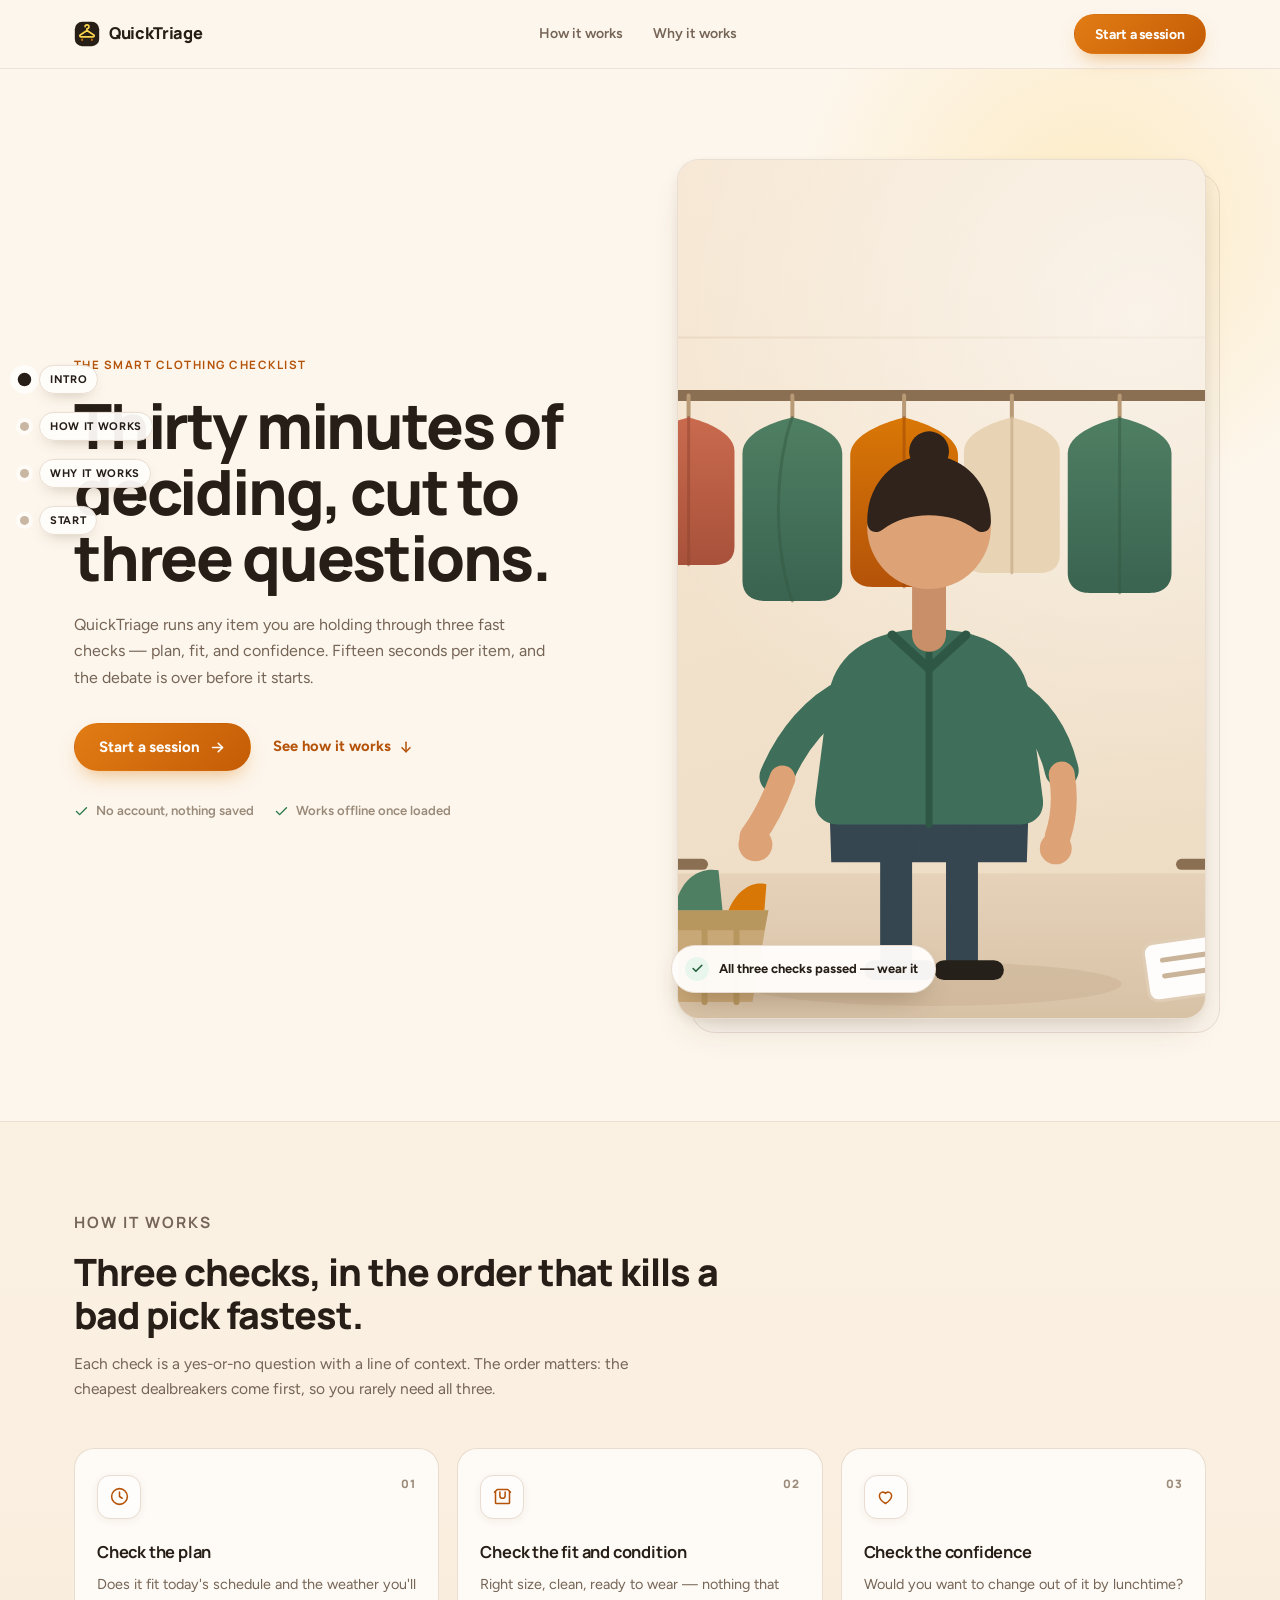
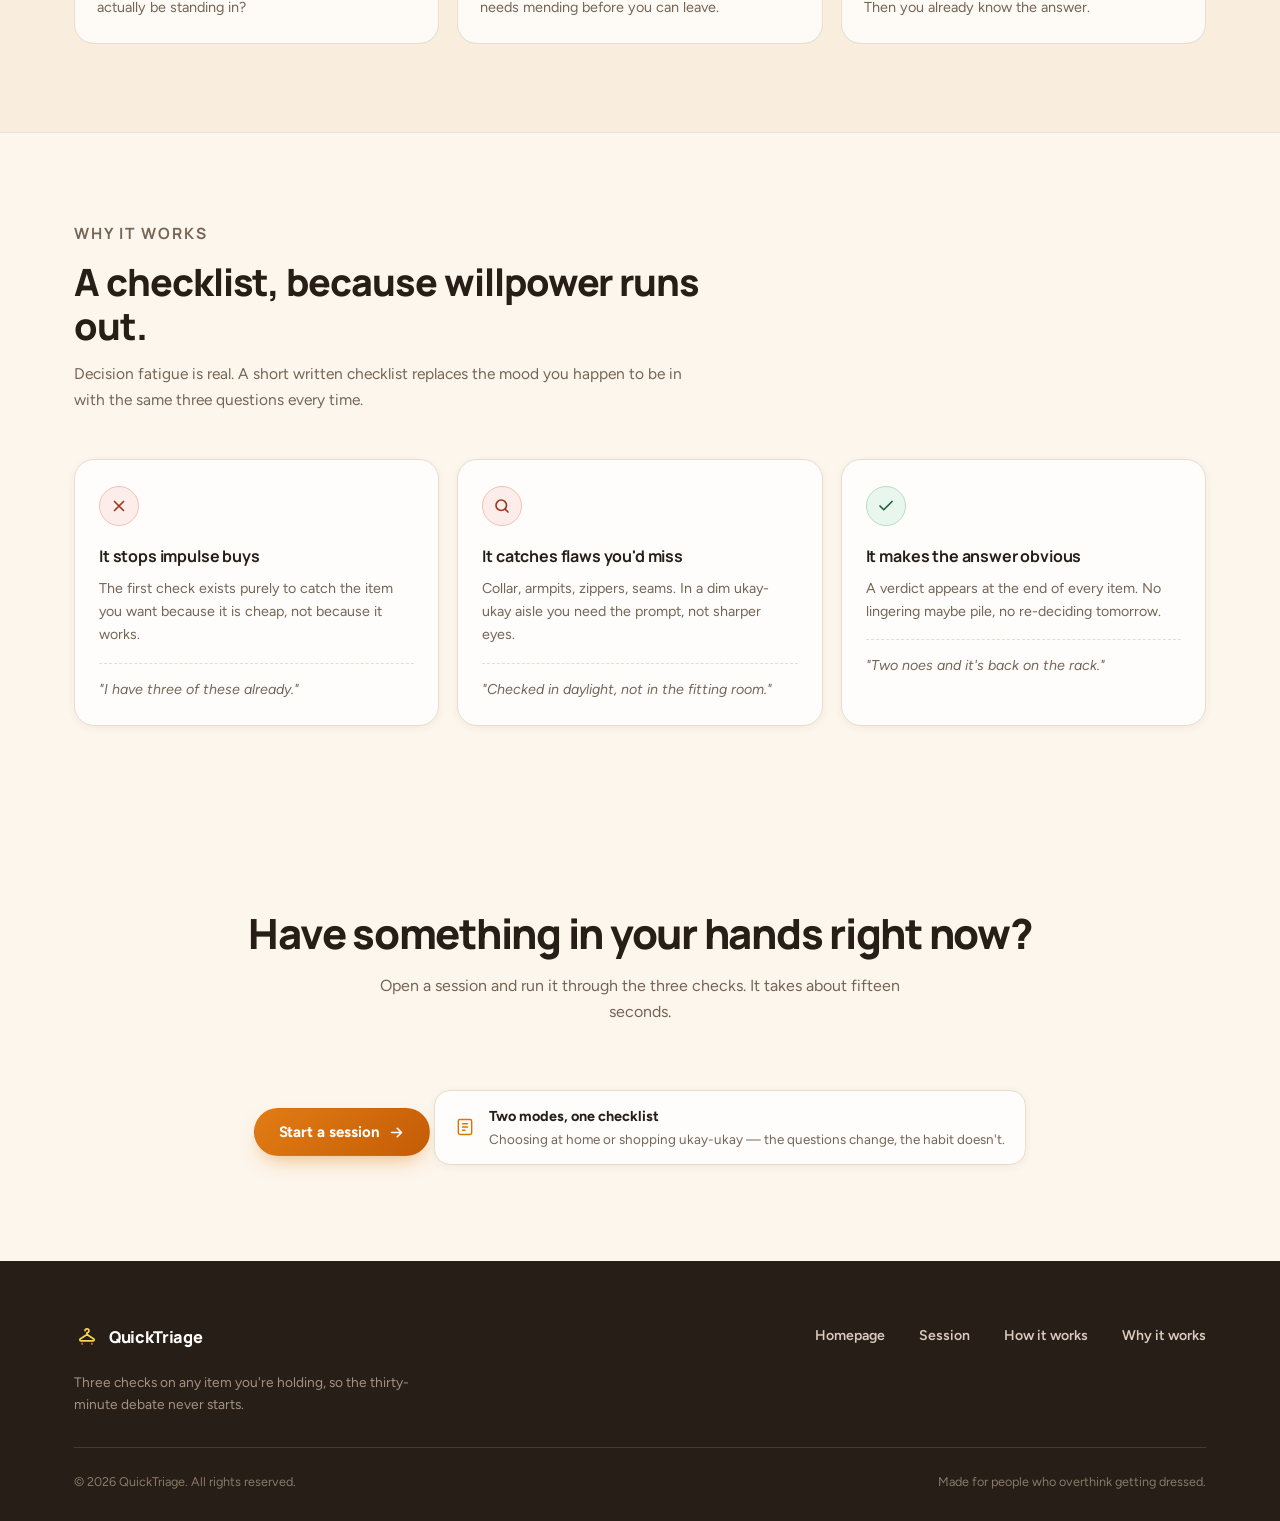
==== index.html @ fe2cacc5 "Add files via upload" ====
<!DOCTYPE html>
<html lang="en">
<head>
  <meta charset="UTF-8">
  <meta name="viewport" content="width=device-width, initial-scale=1">
  <title>QuickTriage — Thirty minutes of deciding, cut to three questions</title>
  <meta name="description" content="QuickTriage runs any clothing item through three quick checks — plan, fit, and confidence — so you stop debating and start deciding. Built for choosing at home and shopping ukay-ukay.">
  <meta name="theme-color" content="#fdf6ec">

  <!-- Open Graph / social preview (edit these when you deploy) -->
  <meta property="og:title" content="QuickTriage — Three checks. One clear decision.">
  <meta property="og:description" content="Stop the thirty-minute wardrobe debate. Three quick checks on any item you're holding.">
  <meta property="og:type" content="website">

  <link rel="preconnect" href="https://fonts.googleapis.com">
  <link rel="preconnect" href="https://fonts.gstatic.com" crossorigin>
  <link href="https://fonts.googleapis.com/css2?family=Figtree:wght@400;600;700&family=Manrope:wght@700;800&display=swap" rel="stylesheet">

  <link rel="stylesheet" href="assets/css/styles.css">
  <link rel="stylesheet" href="assets/css/home.css">
</head>
<body class="qt-home">

  <a class="qt-skip-link" href="#main">Skip to content</a>

  <!-- ================= HEADER ================= -->
  <header class="qt-header">
    <div class="qt-container qt-header-inner">
      <a class="qt-logo" href="index.html" aria-label="QuickTriage home">
        <!-- Logo mark: a hanger inside a rounded square -->
        <svg viewBox="0 0 32 32" role="img" aria-hidden="true" focusable="false">
          <rect x="1" y="1" width="30" height="30" rx="9" fill="#261e17"/>
          <path d="M16 9.5a2.4 2.4 0 1 0-2.4-2.4" fill="none" stroke="#fcd34d" stroke-width="2" stroke-linecap="round"/>
          <path d="M16 9.5v2.2" fill="none" stroke="#fcd34d" stroke-width="2" stroke-linecap="round"/>
          <path d="M16 11.7 7.6 17.2c-1 .7-.5 2.3.7 2.3h15.4c1.2 0 1.7-1.6.7-2.3L16 11.7Z"
                fill="none" stroke="#fcd34d" stroke-width="2" stroke-linejoin="round"/>
          <path d="M10 22.5v1.2M22 22.5v1.2" fill="none" stroke="#d97706" stroke-width="2" stroke-linecap="round"/>
        </svg>
        <span>QuickTriage</span>
      </a>

      <nav class="qt-nav" aria-label="Main">
        <a href="#how-it-works">How it works</a>
        <a href="#why-it-works">Why it works</a>
      </nav>

      <a class="qt-btn qt-btn--primary qt-btn--sm" href="session.html">Start a session</a>
    </div>
  </header>

  <main id="main">

    <!-- ================= HERO ================= -->
    <section class="qt-hero" id="intro">
      <div class="qt-container qt-hero-grid">

        <div class="qt-hero-copy">
          <p class="qt-kicker">The smart clothing checklist</p>
          <h1>Thirty minutes of deciding, cut to three questions.</h1>
          <p class="qt-hero-lede">
            QuickTriage runs any item you are holding through three fast checks — plan, fit,
            and confidence. Fifteen seconds per item, and the debate is over before it starts.
          </p>

          <div class="qt-hero-actions">
            <a class="qt-btn qt-btn--primary" href="session.html">
              Start a session
              <svg class="qt-icon" viewBox="0 0 24 24" aria-hidden="true" focusable="false"><path d="M5 12h14"/><path d="m13 6 6 6-6 6"/></svg>
            </a>
            <a class="qt-textlink" href="#how-it-works">
              See how it works
              <svg class="qt-icon" viewBox="0 0 24 24" aria-hidden="true" focusable="false"><path d="M12 5v14"/><path d="m6 13 6 6 6-6"/></svg>
            </a>
          </div>

          <ul class="qt-hero-meta">
            <li>
              <svg class="qt-icon" viewBox="0 0 24 24" aria-hidden="true" focusable="false"><path d="M20 6 9 17l-5-5"/></svg>
              No account, nothing saved
            </li>
            <li>
              <svg class="qt-icon" viewBox="0 0 24 24" aria-hidden="true" focusable="false"><path d="M20 6 9 17l-5-5"/></svg>
              Works offline once loaded
            </li>
          </ul>
        </div>

        <figure class="qt-hero-figure">
          <!--
            HERO PHOTO
            Replace this src with your own image, e.g.:
              <img src="assets/img/ukay-ukay.jpg" alt="..." width="900" height="990">
            Keep the aspect ratio close to 900:860 or the frame will crop oddly.
          -->
          <img class="qt-hero-img"
               src="assets/img/hero-placeholder.svg"
               alt="Illustration placeholder: a person browsing a rack of secondhand clothes"
               width="900" height="860" decoding="async">

          <span class="qt-hero-chip">
            <span class="qt-chip-dot">
              <svg class="qt-icon" viewBox="0 0 24 24" aria-hidden="true" focusable="false"><path d="M20 6 9 17l-5-5"/></svg>
            </span>
            All three checks passed — wear it
          </span>
        </figure>

      </div>
    </section>

    <!-- ================= HOW IT WORKS ================= -->
    <section class="qt-band qt-band--sand" id="how-it-works">
      <div class="qt-container">
        <div class="qt-section-head">
          <p class="qt-kicker">How it works</p>
          <h2>Three checks, in the order that kills a bad pick fastest.</h2>
          <p>
            Each check is a yes-or-no question with a line of context. The order matters:
            the cheapest dealbreakers come first, so you rarely need all three.
          </p>
        </div>

        <div class="qt-steps">

          <article class="qt-step">
            <span class="qt-step-num">01</span>
            <span class="qt-step-icon">
              <svg class="qt-icon" viewBox="0 0 24 24" aria-hidden="true" focusable="false">
                <circle cx="12" cy="12" r="9"/>
                <path d="M12 7v5l3 2"/>
              </svg>
            </span>
            <h3>Check the plan</h3>
            <p>Does it fit today's schedule and the weather you'll actually be standing in?</p>
          </article>

          <article class="qt-step">
            <span class="qt-step-num">02</span>
            <span class="qt-step-icon">
              <svg class="qt-icon" viewBox="0 0 24 24" aria-hidden="true" focusable="false">
                <path d="M3 7l3-3h12l3 3"/>
                <path d="M4 7v12a1 1 0 0 0 1 1h14a1 1 0 0 0 1-1V7"/>
                <path d="M9 7v4a3 3 0 0 0 6 0V7"/>
              </svg>
            </span>
            <h3>Check the fit and condition</h3>
            <p>Right size, clean, ready to wear — nothing that needs mending before you can leave.</p>
          </article>

          <article class="qt-step">
            <span class="qt-step-num">03</span>
            <span class="qt-step-icon">
              <svg class="qt-icon" viewBox="0 0 24 24" aria-hidden="true" focusable="false">
                <path d="M12 20s-7-4.35-7-9a4 4 0 0 1 7-2.6A4 4 0 0 1 19 11c0 4.65-7 9-7 9Z"/>
              </svg>
            </span>
            <h3>Check the confidence</h3>
            <p>Would you want to change out of it by lunchtime? Then you already know the answer.</p>
          </article>

        </div>
      </div>
    </section>

    <!-- ================= WHY IT WORKS ================= -->
    <section class="qt-band" id="why-it-works">
      <div class="qt-container">
        <div class="qt-section-head">
          <p class="qt-kicker">Why it works</p>
          <h2>A checklist, because willpower runs out.</h2>
          <p>
            Decision fatigue is real. A short written checklist replaces the mood you happen to be in
            with the same three questions every time.
          </p>
        </div>

        <div class="qt-checklist">

          <article class="qt-check-card">
            <span class="qt-check-icon">
              <svg class="qt-icon" viewBox="0 0 24 24" aria-hidden="true" focusable="false"><path d="M18 6 6 18"/><path d="m6 6 12 12"/></svg>
            </span>
            <h3>It stops impulse buys</h3>
            <p>The first check exists purely to catch the item you want because it is cheap, not because it works.</p>
            <p class="qt-check-quote">"I have three of these already."</p>
          </article>

          <article class="qt-check-card">
            <span class="qt-check-icon">
              <svg class="qt-icon" viewBox="0 0 24 24" aria-hidden="true" focusable="false"><circle cx="11" cy="11" r="7"/><path d="m20 20-3.5-3.5"/></svg>
            </span>
            <h3>It catches flaws you'd miss</h3>
            <p>Collar, armpits, zippers, seams. In a dim ukay-ukay aisle you need the prompt, not sharper eyes.</p>
            <p class="qt-check-quote">"Checked in daylight, not in the fitting room."</p>
          </article>

          <article class="qt-check-card">
            <span class="qt-check-icon qt-check-icon--pass">
              <svg class="qt-icon" viewBox="0 0 24 24" aria-hidden="true" focusable="false"><path d="M20 6 9 17l-5-5"/></svg>
            </span>
            <h3>It makes the answer obvious</h3>
            <p>A verdict appears at the end of every item. No lingering maybe pile, no re-deciding tomorrow.</p>
            <p class="qt-check-quote">"Two noes and it's back on the rack."</p>
          </article>

        </div>
      </div>
    </section>

    <!-- ================= CLOSING CTA ================= -->
    <section class="qt-cta" id="start-a-session">
      <div class="qt-container">
        <h2>Have something in your hands right now?</h2>
        <p>Open a session and run it through the three checks. It takes about fifteen seconds.</p>
        <a class="qt-btn qt-btn--primary" href="session.html">
          Start a session
          <svg class="qt-icon" viewBox="0 0 24 24" aria-hidden="true" focusable="false"><path d="M5 12h14"/><path d="m13 6 6 6-6 6"/></svg>
        </a>

        <div class="qt-cta-app">
          <svg class="qt-icon" viewBox="0 0 24 24" aria-hidden="true" focusable="false">
            <rect x="4" y="3" width="16" height="18" rx="2"/>
            <path d="M9 8h6M9 12h6M9 16h3"/>
          </svg>
          <span>
            <strong>Two modes, one checklist</strong>
            Choosing at home or shopping ukay-ukay — the questions change, the habit doesn't.
          </span>
        </div>
      </div>
    </section>

  </main>

  <!-- ================= FOOTER ================= -->
  <footer class="qt-footer">
    <div class="qt-container">
      <div class="qt-footer-top">
        <div>
          <a class="qt-logo" href="index.html" aria-label="QuickTriage home">
            <svg viewBox="0 0 32 32" role="img" aria-hidden="true" focusable="false">
              <rect x="1" y="1" width="30" height="30" rx="9" fill="#261e17"/>
              <path d="M16 9.5a2.4 2.4 0 1 0-2.4-2.4" fill="none" stroke="#fcd34d" stroke-width="2" stroke-linecap="round"/>
              <path d="M16 9.5v2.2" fill="none" stroke="#fcd34d" stroke-width="2" stroke-linecap="round"/>
              <path d="M16 11.7 7.6 17.2c-1 .7-.5 2.3.7 2.3h15.4c1.2 0 1.7-1.6.7-2.3L16 11.7Z"
                    fill="none" stroke="#fcd34d" stroke-width="2" stroke-linejoin="round"/>
              <path d="M10 22.5v1.2M22 22.5v1.2" fill="none" stroke="#d97706" stroke-width="2" stroke-linecap="round"/>
            </svg>
            <span>QuickTriage</span>
          </a>
          <p class="qt-footer-blurb">
            Three checks on any item you're holding, so the thirty-minute debate never starts.
          </p>
        </div>

        <nav class="qt-footer-links" aria-label="Footer">
          <a href="index.html">Homepage</a>
          <a href="session.html">Session</a>
          <a href="#how-it-works">How it works</a>
          <a href="#why-it-works">Why it works</a>
        </nav>
      </div>

      <div class="qt-footer-bottom">
        <span>&copy; <span id="qt-year">2026</span> QuickTriage. All rights reserved.</span>
        <span>Made for people who overthink getting dressed.</span>
      </div>
    </div>
  </footer>

  <!-- Section rail (desktop). Populated by home.js from the list below. -->
  <nav id="qt-rail" aria-label="Section navigation"></nav>

  <script src="assets/js/home.js"></script>
</body>
</html>
---- assets/css/styles.css ----
/* ==========================================================================
   QuickTriage — shared stylesheet
   Used by index.html (home page) and session.html (the triage app).
   Load order: styles.css, then home.css or session.css.
   ========================================================================== */

:root {
  /* Brand palette — pulled from the QuickTriage session app */
  --qt-primary: #d97706;
  --qt-primary-strong: #b45309;
  --qt-primary-deep: #8c3b06;
  --qt-primary-soft: #fef3c7;
  --qt-primary-border: #fcd34d;

  --qt-success: #2b7a4b;
  --qt-success-strong: #21613b;
  --qt-success-soft: #e9f6ee;

  --qt-danger: #c6472c;
  --qt-danger-strong: #9e3a22;
  --qt-danger-soft: #fdedea;

  /* Neutrals / surfaces */
  --qt-text: #261e17;
  --qt-muted: #756556;
  --qt-faint: #9a8a79;
  --qt-line: #e8dcd0;
  --qt-surface: #fffdfb;
  --qt-surface-2: #faf3ea;
  --qt-surface-hover: #f3e7d8;
  --qt-cream: #fdf6ec;

  /* Shape & motion */
  --qt-radius-lg: 26px;
  --qt-radius-md: 16px;
  --qt-radius-sm: 14px;
  --qt-ease: cubic-bezier(0.22, 0.8, 0.3, 1);
  --qt-shadow: 0 18px 36px -14px rgba(74, 48, 24, 0.18), 0 4px 12px rgba(74, 48, 24, 0.06);
  --qt-shadow-sm: 0 2px 8px rgba(74, 48, 24, 0.06);

  /* Type */
  --qt-font-body: "Figtree", ui-sans-serif, -apple-system, BlinkMacSystemFont, "Segoe UI", Roboto, "Helvetica Neue", Arial, sans-serif;
  --qt-font-head: "Manrope", "Figtree", ui-sans-serif, -apple-system, BlinkMacSystemFont, "Segoe UI", Roboto, Arial, sans-serif;

  /* Layout */
  --qt-max: 1180px;
  --qt-gutter: 24px;
}

/* ---------- Reset ---------- */
*,
*::before,
*::after { box-sizing: border-box; }

html { scroll-behavior: smooth; }

body {
  margin: 0;
  font-family: var(--qt-font-body);
  color: var(--qt-text);
  -webkit-font-smoothing: antialiased;
  -moz-osx-font-smoothing: grayscale;
  font-synthesis: none;
}

img,
svg { display: block; max-width: 100%; }

h1, h2, h3, h4, p, ul, li, figure { margin: 0; padding: 0; }

ul { list-style: none; }

a { color: inherit; text-decoration: none; }

button { font: inherit; color: inherit; }

/* Consistent, visible focus for keyboard users everywhere */
:where(a, button, [tabindex]):focus-visible {
  outline: 2px solid var(--qt-primary);
  outline-offset: 3px;
  border-radius: 6px;
}

/* ---------- Shared primitives ---------- */
.qt-container {
  width: 100%;
  max-width: var(--qt-max);
  margin: 0 auto;
  padding: 0 var(--qt-gutter);
}

.qt-skip-link {
  position: absolute;
  left: 16px;
  top: -80px;
  z-index: 100;
  padding: 12px 20px;
  background: var(--qt-text);
  color: #fff;
  border-radius: 0 0 12px 12px;
  font-weight: 700;
  transition: top 0.2s var(--qt-ease);
}
.qt-skip-link:focus { top: 0; }

.qt-visually-hidden {
  position: absolute !important;
  width: 1px; height: 1px;
  margin: -1px; padding: 0;
  overflow: hidden;
  clip: rect(0 0 0 0);
  clip-path: inset(50%);
  white-space: nowrap;
  border: 0;
}

/* Small caps label used above headings */
.qt-kicker {
  font-family: var(--qt-font-head);
  font-size: 0.72rem;
  font-weight: 700;
  letter-spacing: 0.13em;
  text-transform: uppercase;
  color: var(--qt-primary-strong);
}

.qt-icon {
  width: 22px;
  height: 22px;
  flex: 0 0 auto;
  stroke: currentColor;
  stroke-width: 1.75;
  stroke-linecap: round;
  stroke-linejoin: round;
  fill: none;
}

/* ---------- Global reduced-motion respect ---------- */
@media (prefers-reduced-motion: reduce) {
  html { scroll-behavior: auto; }

  *,
  *::before,
  *::after {
    animation-duration: 0.001ms !important;
    animation-delay: 0ms !important;
    transition-duration: 0.001ms !important;
  }
}
---- assets/css/home.css ----
/* ==========================================================================
   QuickTriage — home page styles
   ========================================================================== */

body.qt-home {
  background: var(--qt-cream);
  color: var(--qt-text);
  line-height: 1.55;
}

/* ---------- Header ---------- */
.qt-header {
  position: sticky;
  top: 0;
  z-index: 50;
  background: rgba(253, 246, 236, 0.92);
  backdrop-filter: saturate(140%) blur(10px);
  -webkit-backdrop-filter: saturate(140%) blur(10px);
  border-bottom: 1px solid rgba(232, 220, 208, 0.7);
}

.qt-header-inner {
  display: flex;
  align-items: center;
  justify-content: space-between;
  gap: 20px;
  min-height: 68px;
}

.qt-logo {
  display: inline-flex;
  align-items: center;
  gap: 9px;
  font-family: var(--qt-font-head);
  font-size: 1.02rem;
  font-weight: 800;
  letter-spacing: -0.02em;
  color: var(--qt-text);
  white-space: nowrap;
}

.qt-logo svg {
  width: 26px;
  height: 26px;
  flex: 0 0 auto;
}
.qt-logo .qt-icon { stroke-width: 2; }

.qt-nav {
  display: none;
  align-items: center;
  gap: 30px;
  font-size: 0.88rem;
  font-weight: 600;
  color: var(--qt-muted);
}
@media (min-width: 760px) { .qt-nav { display: flex; } }

.qt-nav a {
  position: relative;
  padding: 4px 0;
  transition: color 0.18s ease;
}
.qt-nav a::after {
  content: "";
  position: absolute;
  left: 0;
  right: 0;
  bottom: -1px;
  height: 1.5px;
  background: var(--qt-primary);
  transform: scaleX(0);
  transform-origin: left;
  transition: transform 0.22s var(--qt-ease);
}
.qt-nav a:hover { color: var(--qt-text); }
.qt-nav a:hover::after { transform: scaleX(1); }

/* ---------- Buttons ---------- */
.qt-btn {
  display: inline-flex;
  align-items: center;
  justify-content: center;
  gap: 9px;
  padding: 14px 24px;
  font-size: 0.94rem;
  font-weight: 700;
  letter-spacing: -0.005em;
  line-height: 1.2;
  border: 1.5px solid transparent;
  border-radius: 999px;
  cursor: pointer;
  text-align: center;
  transition: background-color 0.18s ease, border-color 0.18s ease,
              box-shadow 0.18s ease, transform 0.14s ease, color 0.18s ease;
}

.qt-btn .qt-icon { width: 17px; height: 17px; stroke-width: 2.25; }

.qt-btn--primary {
  background: linear-gradient(135deg, #e27c14 0%, #c45c06 100%);
  color: #fff;
  box-shadow: 0 10px 20px -8px rgba(217, 119, 6, 0.5);
}
@media (hover: hover) {
  .qt-btn--primary:hover {
    background: linear-gradient(135deg, #d4700c 0%, #ae5004 100%);
    transform: translateY(-1px);
    box-shadow: 0 14px 26px -10px rgba(217, 119, 6, 0.55);
  }
}
.qt-btn--primary:active { transform: scale(0.985); }

.qt-btn--ghost {
  background: transparent;
  color: var(--qt-text);
  border-color: #d6c2ad;
}
@media (hover: hover) {
  .qt-btn--ghost:hover { background: rgba(255, 253, 251, 0.7); border-color: var(--qt-muted); }
}

.qt-btn--sm { padding: 11px 20px; font-size: 0.87rem; }

.qt-header .qt-btn--primary { display: none; }
@media (min-width: 620px) { .qt-header .qt-btn--primary { display: inline-flex; } }

/* Text link with arrow */
.qt-textlink {
  display: inline-flex;
  align-items: center;
  gap: 7px;
  font-size: 0.92rem;
  font-weight: 700;
  color: var(--qt-primary-strong);
  padding: 6px 0;
  border-bottom: 1.5px solid transparent;
  transition: border-color 0.18s ease, gap 0.18s var(--qt-ease);
}
.qt-textlink .qt-icon { width: 16px; height: 16px; stroke-width: 2.25; }
.qt-textlink:hover { border-color: var(--qt-primary-strong); gap: 11px; }

/* ---------- Hero ---------- */
.qt-hero {
  position: relative;
  overflow: hidden;
  padding: clamp(48px, 7vw, 92px) 0 clamp(56px, 8vw, 104px);
}

/* soft warm glow behind the hero */
.qt-hero::before {
  content: "";
  position: absolute;
  top: -160px;
  right: -120px;
  width: 620px;
  height: 620px;
  border-radius: 50%;
  background: radial-gradient(circle, rgba(251, 191, 36, 0.2) 0%, rgba(251, 191, 36, 0) 68%);
  pointer-events: none;
}

.qt-hero-grid {
  position: relative;
  display: grid;
  gap: clamp(36px, 5vw, 64px);
  align-items: center;
}
@media (min-width: 900px) {
  .qt-hero-grid { grid-template-columns: minmax(0, 1.02fr) minmax(0, 1fr); }
}

.qt-hero-copy { max-width: 34rem; }

.qt-hero h1 {
  font-family: var(--qt-font-head);
  font-size: clamp(2.35rem, 5.2vw, 3.9rem);
  font-weight: 800;
  line-height: 1.06;
  letter-spacing: -0.035em;
  margin: 18px 0 22px;
}

.qt-hero-lede {
  font-size: clamp(1rem, 1.25vw, 1.08rem);
  line-height: 1.65;
  color: var(--qt-muted);
  max-width: 30rem;
}

.qt-hero-actions {
  display: flex;
  flex-wrap: wrap;
  align-items: center;
  gap: 16px 22px;
  margin-top: 32px;
}

/* Tiny trust row under the buttons */
.qt-hero-meta {
  display: flex;
  flex-wrap: wrap;
  align-items: center;
  gap: 8px 20px;
  margin-top: 30px;
  font-size: 0.82rem;
  font-weight: 600;
  color: var(--qt-faint);
}
.qt-hero-meta li { display: inline-flex; align-items: center; gap: 7px; }
.qt-hero-meta .qt-icon { width: 15px; height: 15px; color: var(--qt-success); stroke-width: 2.25; }

/* Hero photo frame */
.qt-hero-figure {
  position: relative;
  margin: 0;
}
.qt-hero-figure::after {
  content: "";
  position: absolute;
  inset: 14px -14px -14px 14px;
  border-radius: 24px;
  background: var(--qt-surface-2);
  border: 1px solid var(--qt-line);
  z-index: -1;
}

.qt-hero-img,
.qt-hero-figure img {
  width: 100%;
  aspect-ratio: 4 / 4.4;
  object-fit: cover;
  border-radius: 22px;
  border: 1px solid rgba(232, 220, 208, 0.9);
  box-shadow: var(--qt-shadow);
  background: var(--qt-surface-2);
}

/* Floating "verdict" chip on the photo */
.qt-hero-chip {
  position: absolute;
  left: -6px;
  bottom: 26px;
  display: inline-flex;
  align-items: center;
  gap: 10px;
  padding: 11px 17px 11px 13px;
  background: rgba(255, 253, 251, 0.96);
  border: 1px solid var(--qt-line);
  border-radius: 999px;
  box-shadow: 0 14px 30px -14px rgba(74, 48, 24, 0.45);
  font-size: 0.81rem;
  font-weight: 700;
  color: var(--qt-text);
  white-space: nowrap;
}
.qt-hero-chip span.qt-chip-dot {
  display: grid;
  place-items: center;
  width: 24px;
  height: 24px;
  border-radius: 50%;
  background: var(--qt-success-soft);
  color: var(--qt-success-strong);
}
.qt-hero-chip .qt-icon { width: 13px; height: 13px; stroke-width: 3; }
@media (max-width: 560px) { .qt-hero-chip { display: none; } }

/* ---------- Band (tinted section) ---------- */
.qt-band {
  position: relative;
  padding: clamp(52px, 7vw, 88px) 0;
}
.qt-band--sand {
  background: linear-gradient(180deg, #fbf1e3 0%, #f9eddd 100%);
  border-top: 1px solid rgba(232, 220, 208, 0.75);
  border-bottom: 1px solid rgba(232, 220, 208, 0.75);
}

.qt-section-head { max-width: 44rem; }
.qt-section-head h2 {
  font-family: var(--qt-font-head);
  font-size: clamp(1.65rem, 3vw, 2.35rem);
  font-weight: 800;
  line-height: 1.16;
  letter-spacing: -0.028em;
  margin: 14px 0 14px;
}
.qt-section-head p {
  font-size: 0.97rem;
  line-height: 1.65;
  color: var(--qt-muted);
  max-width: 38rem;
}

/* ---------- Step cards (how it works) ---------- */
.qt-steps {
  display: grid;
  gap: 18px;
  margin-top: 46px;
}
@media (min-width: 720px) { .qt-steps { grid-template-columns: repeat(3, minmax(0, 1fr)); } }

.qt-step {
  position: relative;
  display: flex;
  flex-direction: column;
  padding: 26px 22px 24px;
  background: rgba(255, 253, 251, 0.82);
  border: 1px solid rgba(232, 220, 208, 0.95);
  border-radius: 20px;
  transition: transform 0.24s var(--qt-ease), box-shadow 0.24s ease,
              background-color 0.24s ease, border-color 0.24s ease;
}
@media (hover: hover) {
  .qt-step:hover {
    transform: translateY(-4px);
    background: var(--qt-surface);
    border-color: #ddc9b4;
    box-shadow: 0 18px 34px -20px rgba(74, 48, 24, 0.4);
  }
}

.qt-step-icon {
  display: grid;
  place-items: center;
  width: 44px;
  height: 44px;
  margin-bottom: 20px;
  border-radius: 13px;
  background: var(--qt-surface);
  border: 1px solid var(--qt-line);
  color: var(--qt-primary-strong);
  box-shadow: var(--qt-shadow-sm);
}
.qt-step-icon .qt-icon { width: 21px; height: 21px; }

.qt-step-num {
  position: absolute;
  top: 26px;
  right: 22px;
  font-family: var(--qt-font-head);
  font-size: 0.72rem;
  font-weight: 800;
  letter-spacing: 0.08em;
  color: var(--qt-faint);
}

.qt-step h3 {
  font-family: var(--qt-font-head);
  font-size: 1.03rem;
  font-weight: 700;
  letter-spacing: -0.012em;
  margin-bottom: 8px;
}
.qt-step p {
  font-size: 0.9rem;
  line-height: 1.6;
  color: var(--qt-muted);
}

/* ---------- Checklist cards (why it works) ---------- */
.qt-checklist {
  display: grid;
  gap: 18px;
  margin-top: 46px;
}
@media (min-width: 720px) { .qt-checklist { grid-template-columns: repeat(3, minmax(0, 1fr)); } }

.qt-check-card {
  padding: 26px 24px 24px;
  background: var(--qt-surface);
  border: 1px solid var(--qt-line);
  border-radius: 20px;
  box-shadow: var(--qt-shadow-sm);
  transition: transform 0.24s var(--qt-ease), box-shadow 0.24s ease;
}
@media (hover: hover) {
  .qt-check-card:hover { transform: translateY(-3px); box-shadow: 0 18px 34px -22px rgba(74, 48, 24, 0.42); }
}

/* Icon sits in a soft circle that signals pass / fail */
.qt-check-icon {
  display: grid;
  place-items: center;
  width: 40px;
  height: 40px;
  margin-bottom: 18px;
  border-radius: 50%;
  border: 1px solid #f5c0b5;
  background: var(--qt-danger-soft);
  color: var(--qt-danger-strong);
}
.qt-check-icon .qt-icon { width: 18px; height: 18px; stroke-width: 2.25; }

.qt-check-icon--pass {
  border-color: #b4dfc4;
  background: var(--qt-success-soft);
  color: var(--qt-success-strong);
}

.qt-check-card h3 {
  font-family: var(--qt-font-head);
  font-size: 1rem;
  font-weight: 700;
  letter-spacing: -0.01em;
  margin-bottom: 9px;
}
.qt-check-card p {
  font-size: 0.89rem;
  line-height: 1.62;
  color: var(--qt-muted);
}

.qt-check-quote {
  margin-top: 16px;
  padding-top: 14px;
  border-top: 1px dashed var(--qt-line);
  font-size: 0.83rem;
  font-style: italic;
  color: var(--qt-faint);
}

/* ---------- Closing CTA ---------- */
.qt-cta {
  padding: clamp(56px, 8vw, 96px) 0;
  text-align: center;
}
.qt-cta h2 {
  font-family: var(--qt-font-head);
  font-size: clamp(1.7rem, 3.4vw, 2.6rem);
  font-weight: 800;
  line-height: 1.14;
  letter-spacing: -0.03em;
  margin-bottom: 16px;
}
.qt-cta p {
  font-size: 1rem;
  line-height: 1.65;
  color: var(--qt-muted);
  max-width: 34rem;
  margin: 0 auto 30px;
}

/* Small card showing the app preview in the CTA */
.qt-cta-app {
  display: inline-flex;
  align-items: center;
  gap: 14px;
  margin-top: 34px;
  padding: 14px 20px;
  background: var(--qt-surface);
  border: 1px solid var(--qt-line);
  border-radius: 16px;
  text-align: left;
  box-shadow: var(--qt-shadow-sm);
  font-size: 0.84rem;
  color: var(--qt-muted);
}
.qt-cta-app strong { display: block; color: var(--qt-text); font-size: 0.9rem; margin-bottom: 2px; }
.qt-cta-app .qt-icon { width: 20px; height: 20px; color: var(--qt-primary); }

/* ---------- Footer ---------- */
.qt-footer {
  background: #261e17;
  color: #d9cbbd;
  padding: clamp(44px, 6vw, 64px) 0 30px;
}

.qt-footer-top {
  display: flex;
  flex-wrap: wrap;
  gap: 28px 40px;
  justify-content: space-between;
  align-items: flex-start;
  padding-bottom: 32px;
  border-bottom: 1px solid rgba(217, 203, 189, 0.16);
}

.qt-footer .qt-logo { color: #fffdfb; }
.qt-footer .qt-logo svg { color: var(--qt-primary-border); }

.qt-footer-blurb {
  margin-top: 12px;
  font-size: 0.86rem;
  line-height: 1.6;
  color: #a4927f;
  max-width: 22rem;
}

.qt-footer-links {
  display: flex;
  flex-wrap: wrap;
  gap: 14px 34px;
  font-size: 0.88rem;
  font-weight: 600;
}
.qt-footer-links a { color: #d9cbbd; transition: color 0.18s ease; }
.qt-footer-links a:hover { color: #fff; }

.qt-footer-bottom {
  display: flex;
  flex-wrap: wrap;
  gap: 12px 24px;
  justify-content: space-between;
  align-items: center;
  padding-top: 24px;
  font-size: 0.79rem;
  color: #8a7967;
}

/* ---------- Section rail (desktop only) ---------- */
#qt-rail {
  position: fixed;
  left: 20px;
  top: 50%;
  transform: translateY(-50%);
  z-index: 40;
  display: none;
  flex-direction: column;
  gap: 14px;
  pointer-events: none;
}
@media (min-width: 1200px) { #qt-rail { display: flex; } }

#qt-rail a {
  display: flex;
  align-items: center;
  gap: 10px;
  padding: 2px 0;
  pointer-events: auto;
}

#qt-rail .qt-dot {
  display: block;
  flex: 0 0 auto;
  width: 9px;
  height: 9px;
  border-radius: 999px;
  background: #c9b7a3;
  box-shadow: 0 0 0 4px rgba(255, 253, 251, 0.72);
  transition: transform 0.22s var(--qt-ease), background-color 0.22s ease;
}
#qt-rail a:hover .qt-dot { transform: scale(1.25); background: #7a6a5b; }
#qt-rail a.qt-on .qt-dot {
  background: var(--qt-text);
  transform: scale(1.5);
  box-shadow: 0 0 0 5px rgba(255, 253, 251, 0.92);
}

#qt-rail .qt-lbl {
  font-size: 11px;
  font-weight: 700;
  letter-spacing: 0.06em;
  text-transform: uppercase;
  color: var(--qt-text);
  background: rgba(255, 253, 251, 0.94);
  border: 1px solid var(--qt-line);
  border-radius: 999px;
  padding: 5px 10px;
  white-space: nowrap;
  opacity: 0;
  visibility: hidden;
  transform: translateX(-6px);
  transition: opacity 0.2s ease, transform 0.2s ease, visibility 0.2s;
  box-shadow: 0 6px 16px -8px rgba(74, 48, 24, 0.35);
}
#qt-rail a:hover .qt-lbl,
#qt-rail a.qt-on .qt-lbl,
#qt-rail:hover .qt-lbl {
  opacity: 1;
  visibility: visible;
  transform: translateX(0);
}
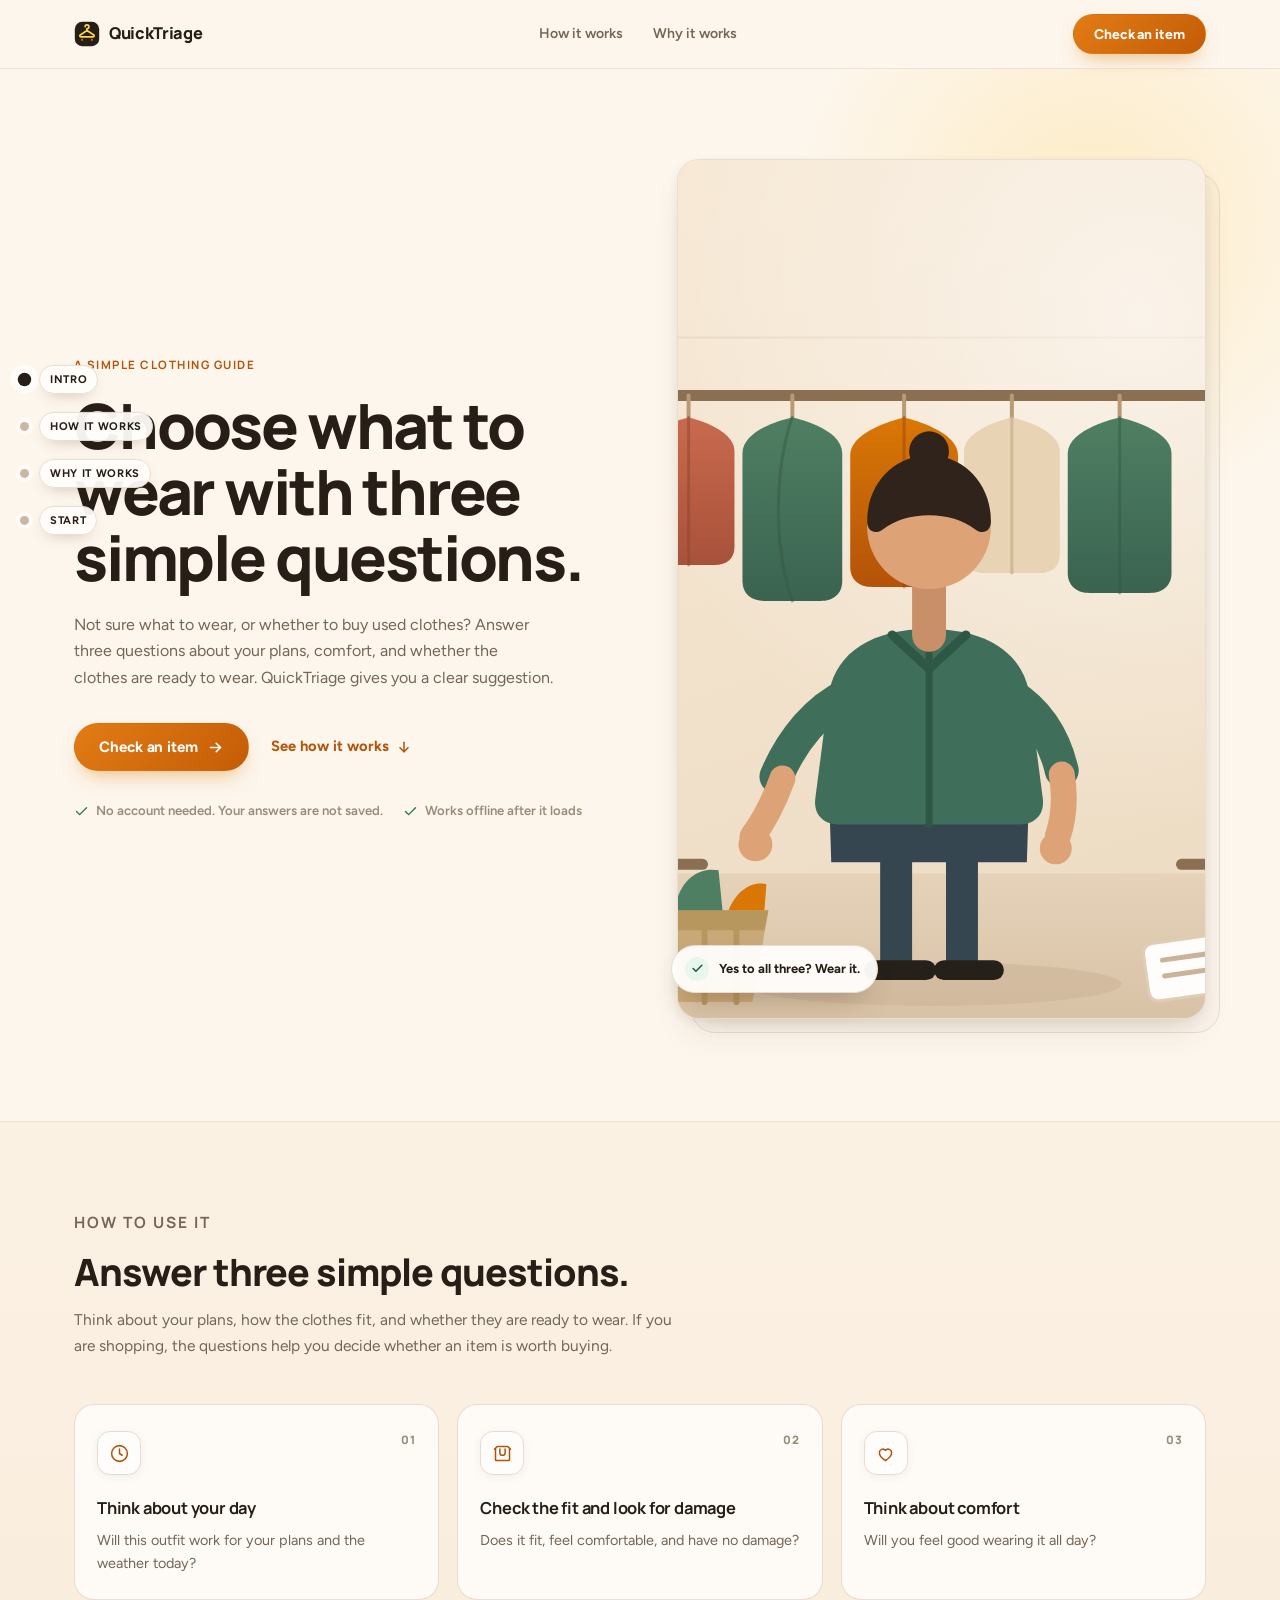
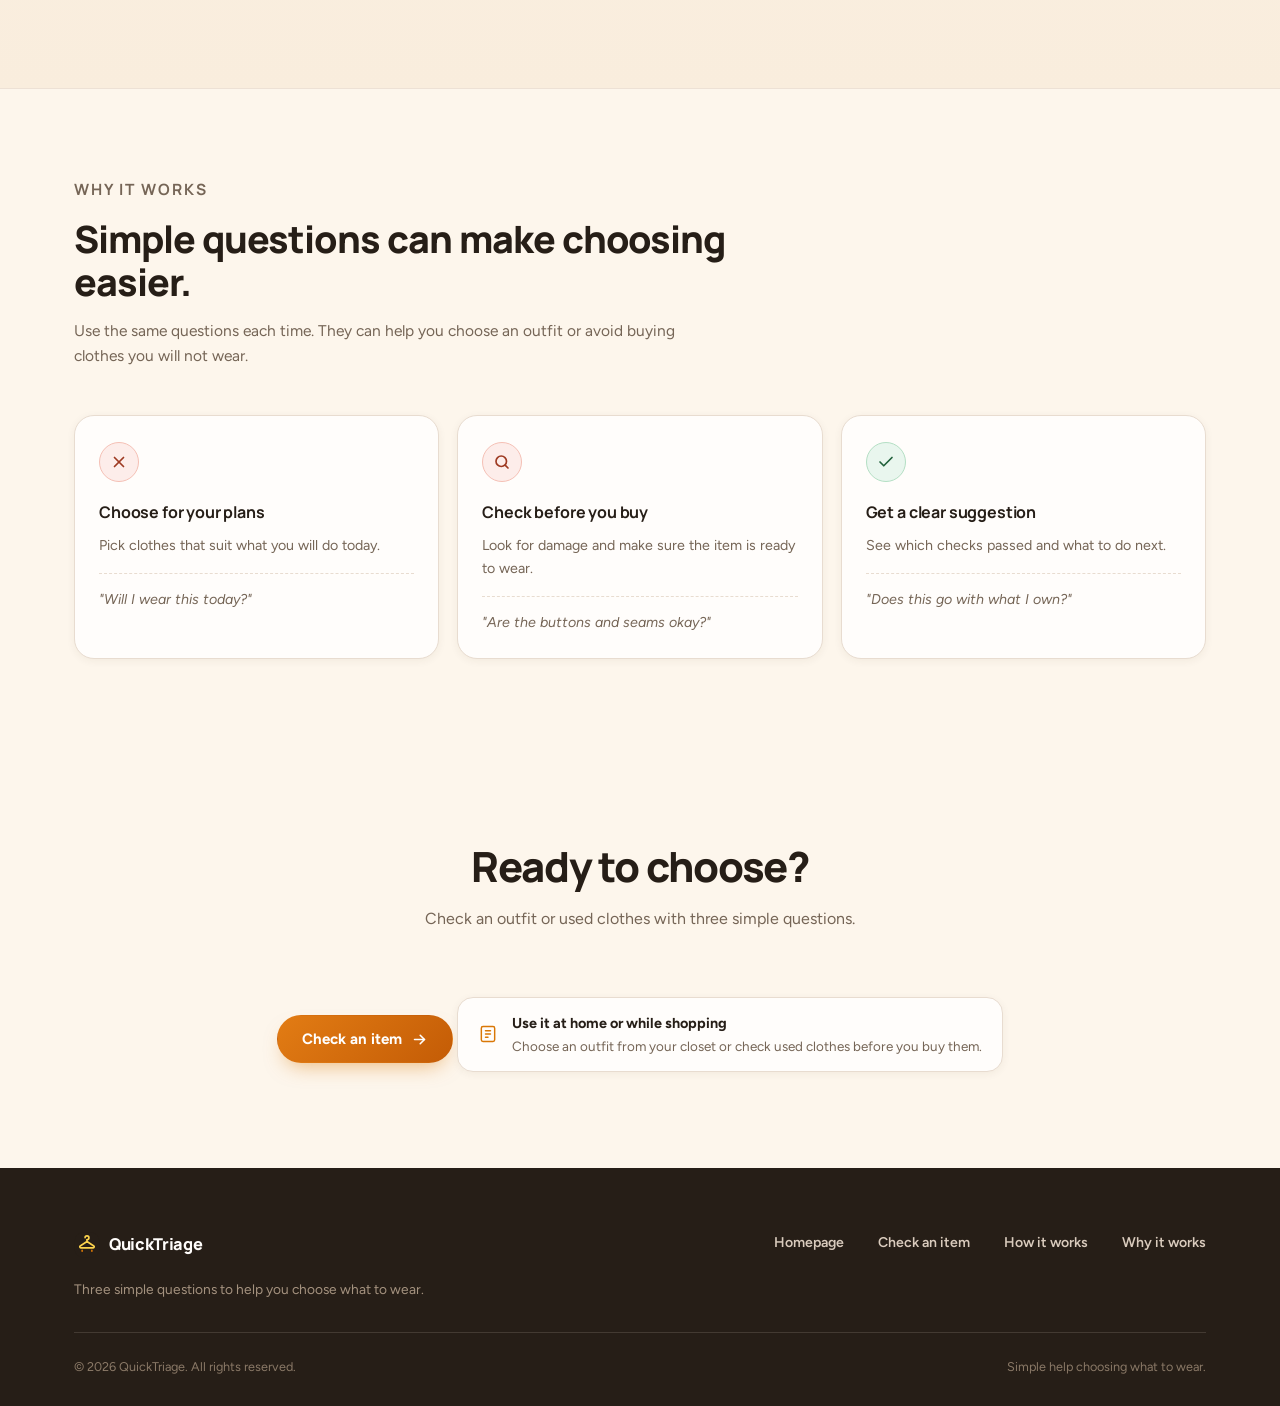
==== commit b8971da5: "Use clear language on site pages" ====
--- a/index.html
+++ b/index.html
@@ -3,13 +3,13 @@
 <head>
   <meta charset="UTF-8">
   <meta name="viewport" content="width=device-width, initial-scale=1">
-  <title>QuickTriage — Thirty minutes of deciding, cut to three questions</title>
-  <meta name="description" content="QuickTriage runs any clothing item through three quick checks — plan, fit, and confidence — so you stop debating and start deciding. Built for choosing at home and shopping ukay-ukay.">
+  <title>QuickTriage: Simple help choosing what to wear</title>
+  <meta name="description" content="Choose an outfit or check used clothes with three simple questions about your plans, comfort, and whether the clothes are ready to wear.">
   <meta name="theme-color" content="#fdf6ec">
 
   <!-- Open Graph / social preview (edit these when you deploy) -->
-  <meta property="og:title" content="QuickTriage — Three checks. One clear decision.">
-  <meta property="og:description" content="Stop the thirty-minute wardrobe debate. Three quick checks on any item you're holding.">
+  <meta property="og:title" content="QuickTriage: Simple help choosing what to wear">
+  <meta property="og:description" content="Answer three simple questions to choose an outfit or check used clothes before you buy them.">
   <meta property="og:type" content="website">
 
   <link rel="preconnect" href="https://fonts.googleapis.com">
@@ -44,7 +44,7 @@
         <a href="#why-it-works">Why it works</a>
       </nav>
 
-      <a class="qt-btn qt-btn--primary qt-btn--sm" href="session.html">Start a session</a>
+      <a class="qt-btn qt-btn--primary qt-btn--sm" href="session.html">Check an item</a>
     </div>
   </header>
 
@@ -55,16 +55,16 @@
       <div class="qt-container qt-hero-grid">
 
         <div class="qt-hero-copy">
-          <p class="qt-kicker">The smart clothing checklist</p>
-          <h1>Thirty minutes of deciding, cut to three questions.</h1>
+          <p class="qt-kicker">A simple clothing guide</p>
+          <h1>Choose what to wear with three simple questions.</h1>
           <p class="qt-hero-lede">
-            QuickTriage runs any item you are holding through three fast checks — plan, fit,
-            and confidence. Fifteen seconds per item, and the debate is over before it starts.
+            Not sure what to wear, or whether to buy used clothes? Answer three questions
+            about your plans, comfort, and whether the clothes are ready to wear. QuickTriage gives you a clear suggestion.
           </p>
 
           <div class="qt-hero-actions">
             <a class="qt-btn qt-btn--primary" href="session.html">
-              Start a session
+              Check an item
               <svg class="qt-icon" viewBox="0 0 24 24" aria-hidden="true" focusable="false"><path d="M5 12h14"/><path d="m13 6 6 6-6 6"/></svg>
             </a>
             <a class="qt-textlink" href="#how-it-works">
@@ -76,11 +76,11 @@
           <ul class="qt-hero-meta">
             <li>
               <svg class="qt-icon" viewBox="0 0 24 24" aria-hidden="true" focusable="false"><path d="M20 6 9 17l-5-5"/></svg>
-              No account, nothing saved
+              No account needed. Your answers are not saved.
             </li>
             <li>
               <svg class="qt-icon" viewBox="0 0 24 24" aria-hidden="true" focusable="false"><path d="M20 6 9 17l-5-5"/></svg>
-              Works offline once loaded
+              Works offline after it loads
             </li>
           </ul>
         </div>
@@ -94,14 +94,14 @@
           -->
           <img class="qt-hero-img"
                src="assets/img/hero-placeholder.svg"
-               alt="Illustration placeholder: a person browsing a rack of secondhand clothes"
+               alt="Person looking through clothes on a rack"
                width="900" height="860" decoding="async">
 
           <span class="qt-hero-chip">
             <span class="qt-chip-dot">
               <svg class="qt-icon" viewBox="0 0 24 24" aria-hidden="true" focusable="false"><path d="M20 6 9 17l-5-5"/></svg>
             </span>
-            All three checks passed — wear it
+            Yes to all three? Wear it.
           </span>
         </figure>
 
@@ -112,11 +112,11 @@
     <section class="qt-band qt-band--sand" id="how-it-works">
       <div class="qt-container">
         <div class="qt-section-head">
-          <p class="qt-kicker">How it works</p>
-          <h2>Three checks, in the order that kills a bad pick fastest.</h2>
+          <p class="qt-kicker">How to use it</p>
+          <h2>Answer three simple questions.</h2>
           <p>
-            Each check is a yes-or-no question with a line of context. The order matters:
-            the cheapest dealbreakers come first, so you rarely need all three.
+            Think about your plans, how the clothes fit, and whether they are ready to wear.
+            If you are shopping, the questions help you decide whether an item is worth buying.
           </p>
         </div>
 
@@ -130,8 +130,8 @@
                 <path d="M12 7v5l3 2"/>
               </svg>
             </span>
-            <h3>Check the plan</h3>
-            <p>Does it fit today's schedule and the weather you'll actually be standing in?</p>
+            <h3>Think about your day</h3>
+            <p>Will this outfit work for your plans and the weather today?</p>
           </article>
 
           <article class="qt-step">
@@ -143,8 +143,8 @@
                 <path d="M9 7v4a3 3 0 0 0 6 0V7"/>
               </svg>
             </span>
-            <h3>Check the fit and condition</h3>
-            <p>Right size, clean, ready to wear — nothing that needs mending before you can leave.</p>
+            <h3>Check the fit and look for damage</h3>
+            <p>Does it fit, feel comfortable, and have no damage?</p>
           </article>
 
           <article class="qt-step">
@@ -154,8 +154,8 @@
                 <path d="M12 20s-7-4.35-7-9a4 4 0 0 1 7-2.6A4 4 0 0 1 19 11c0 4.65-7 9-7 9Z"/>
               </svg>
             </span>
-            <h3>Check the confidence</h3>
-            <p>Would you want to change out of it by lunchtime? Then you already know the answer.</p>
+            <h3>Think about comfort</h3>
+            <p>Will you feel good wearing it all day?</p>
           </article>
 
         </div>
@@ -167,10 +167,10 @@
       <div class="qt-container">
         <div class="qt-section-head">
           <p class="qt-kicker">Why it works</p>
-          <h2>A checklist, because willpower runs out.</h2>
+          <h2>Simple questions can make choosing easier.</h2>
           <p>
-            Decision fatigue is real. A short written checklist replaces the mood you happen to be in
-            with the same three questions every time.
+            Use the same questions each time. They can help you choose an outfit or avoid buying
+            clothes you will not wear.
           </p>
         </div>
 
@@ -180,27 +180,27 @@
             <span class="qt-check-icon">
               <svg class="qt-icon" viewBox="0 0 24 24" aria-hidden="true" focusable="false"><path d="M18 6 6 18"/><path d="m6 6 12 12"/></svg>
             </span>
-            <h3>It stops impulse buys</h3>
-            <p>The first check exists purely to catch the item you want because it is cheap, not because it works.</p>
-            <p class="qt-check-quote">"I have three of these already."</p>
+            <h3>Choose for your plans</h3>
+            <p>Pick clothes that suit what you will do today.</p>
+            <p class="qt-check-quote">"Will I wear this today?"</p>
           </article>
 
           <article class="qt-check-card">
             <span class="qt-check-icon">
               <svg class="qt-icon" viewBox="0 0 24 24" aria-hidden="true" focusable="false"><circle cx="11" cy="11" r="7"/><path d="m20 20-3.5-3.5"/></svg>
             </span>
-            <h3>It catches flaws you'd miss</h3>
-            <p>Collar, armpits, zippers, seams. In a dim ukay-ukay aisle you need the prompt, not sharper eyes.</p>
-            <p class="qt-check-quote">"Checked in daylight, not in the fitting room."</p>
+            <h3>Check before you buy</h3>
+            <p>Look for damage and make sure the item is ready to wear.</p>
+            <p class="qt-check-quote">"Are the buttons and seams okay?"</p>
           </article>
 
           <article class="qt-check-card">
             <span class="qt-check-icon qt-check-icon--pass">
               <svg class="qt-icon" viewBox="0 0 24 24" aria-hidden="true" focusable="false"><path d="M20 6 9 17l-5-5"/></svg>
             </span>
-            <h3>It makes the answer obvious</h3>
-            <p>A verdict appears at the end of every item. No lingering maybe pile, no re-deciding tomorrow.</p>
-            <p class="qt-check-quote">"Two noes and it's back on the rack."</p>
+            <h3>Get a clear suggestion</h3>
+            <p>See which checks passed and what to do next.</p>
+            <p class="qt-check-quote">"Does this go with what I own?"</p>
           </article>
 
         </div>
@@ -210,10 +210,10 @@
     <!-- ================= CLOSING CTA ================= -->
     <section class="qt-cta" id="start-a-session">
       <div class="qt-container">
-        <h2>Have something in your hands right now?</h2>
-        <p>Open a session and run it through the three checks. It takes about fifteen seconds.</p>
+        <h2>Ready to choose?</h2>
+        <p>Check an outfit or used clothes with three simple questions.</p>
         <a class="qt-btn qt-btn--primary" href="session.html">
-          Start a session
+          Check an item
           <svg class="qt-icon" viewBox="0 0 24 24" aria-hidden="true" focusable="false"><path d="M5 12h14"/><path d="m13 6 6 6-6 6"/></svg>
         </a>
 
@@ -223,8 +223,8 @@
             <path d="M9 8h6M9 12h6M9 16h3"/>
           </svg>
           <span>
-            <strong>Two modes, one checklist</strong>
-            Choosing at home or shopping ukay-ukay — the questions change, the habit doesn't.
+            <strong>Use it at home or while shopping</strong>
+            Choose an outfit from your closet or check used clothes before you buy them.
           </span>
         </div>
       </div>
@@ -249,13 +249,13 @@
             <span>QuickTriage</span>
           </a>
           <p class="qt-footer-blurb">
-            Three checks on any item you're holding, so the thirty-minute debate never starts.
+            Three simple questions to help you choose what to wear.
           </p>
         </div>
 
         <nav class="qt-footer-links" aria-label="Footer">
           <a href="index.html">Homepage</a>
-          <a href="session.html">Session</a>
+          <a href="session.html">Check an item</a>
           <a href="#how-it-works">How it works</a>
           <a href="#why-it-works">Why it works</a>
         </nav>
@@ -263,7 +263,7 @@
 
       <div class="qt-footer-bottom">
         <span>&copy; <span id="qt-year">2026</span> QuickTriage. All rights reserved.</span>
-        <span>Made for people who overthink getting dressed.</span>
+        <span>Simple help choosing what to wear.</span>
       </div>
     </div>
   </footer>
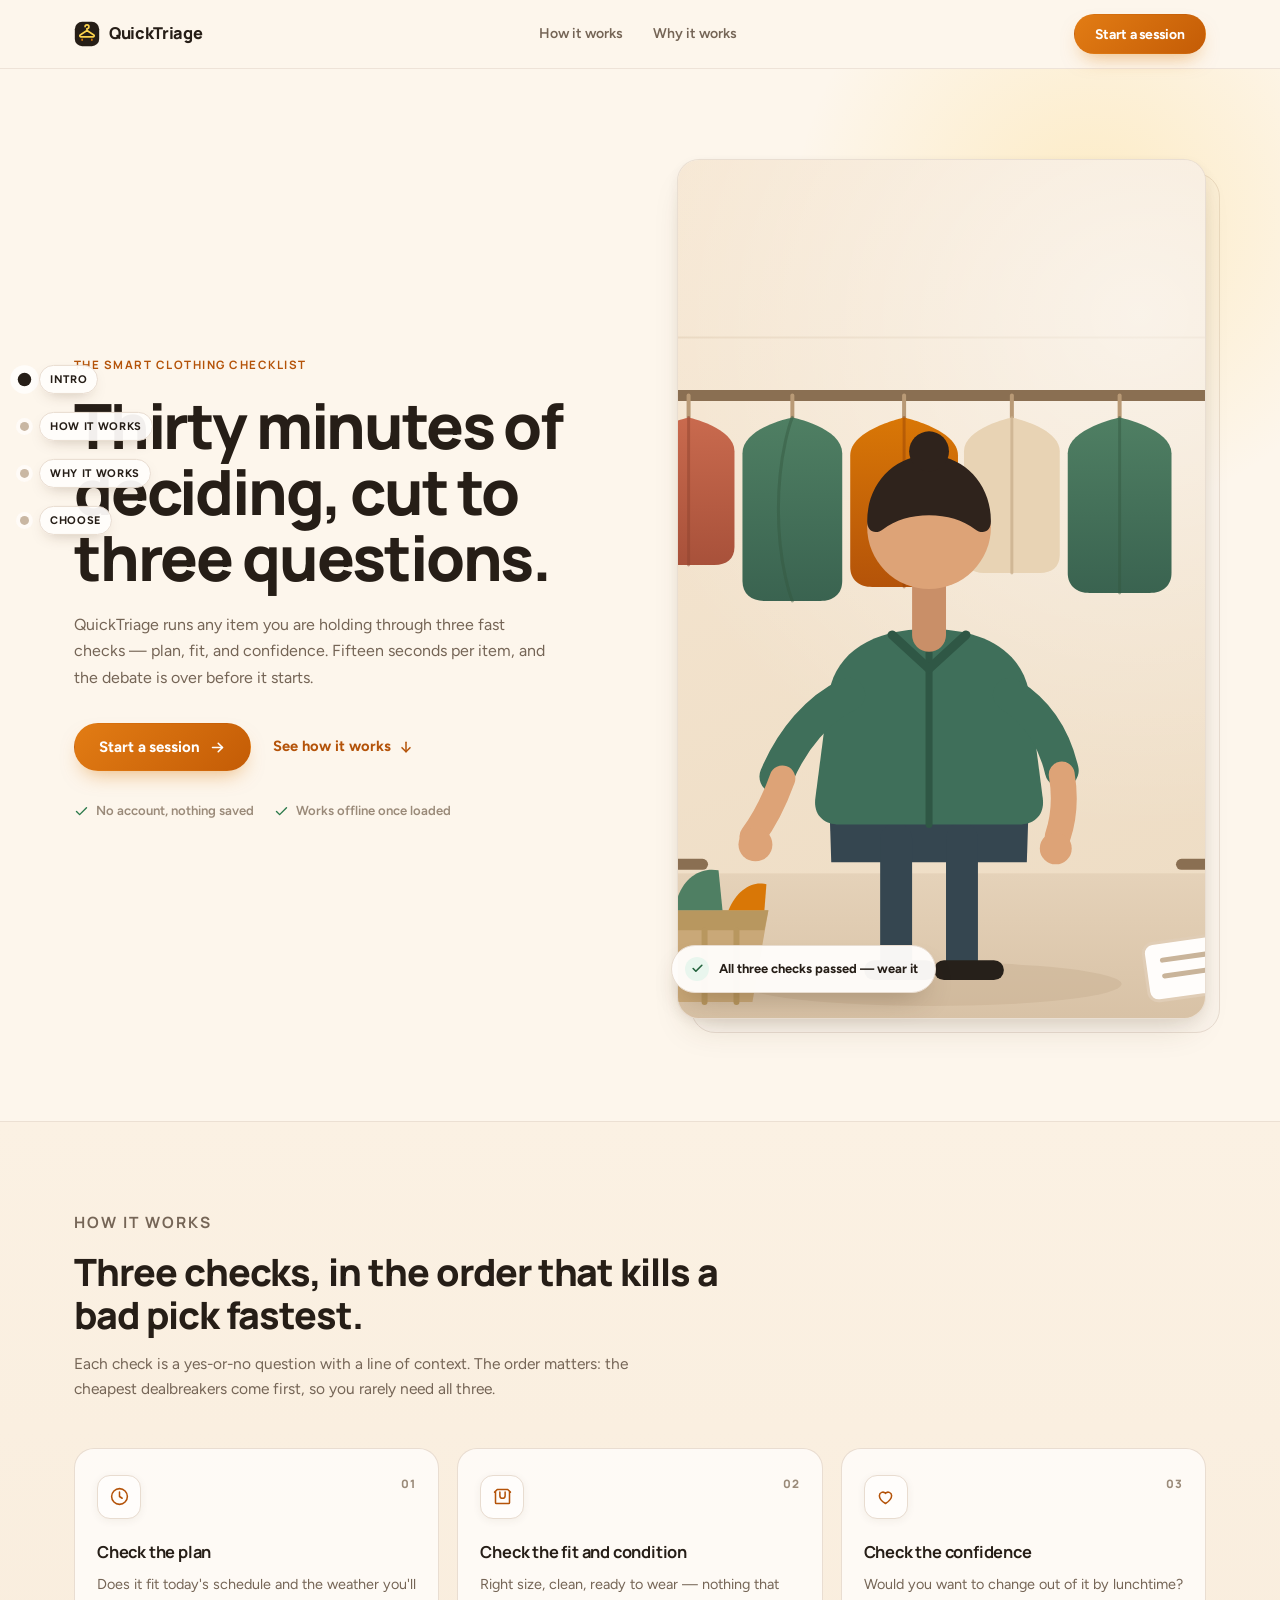
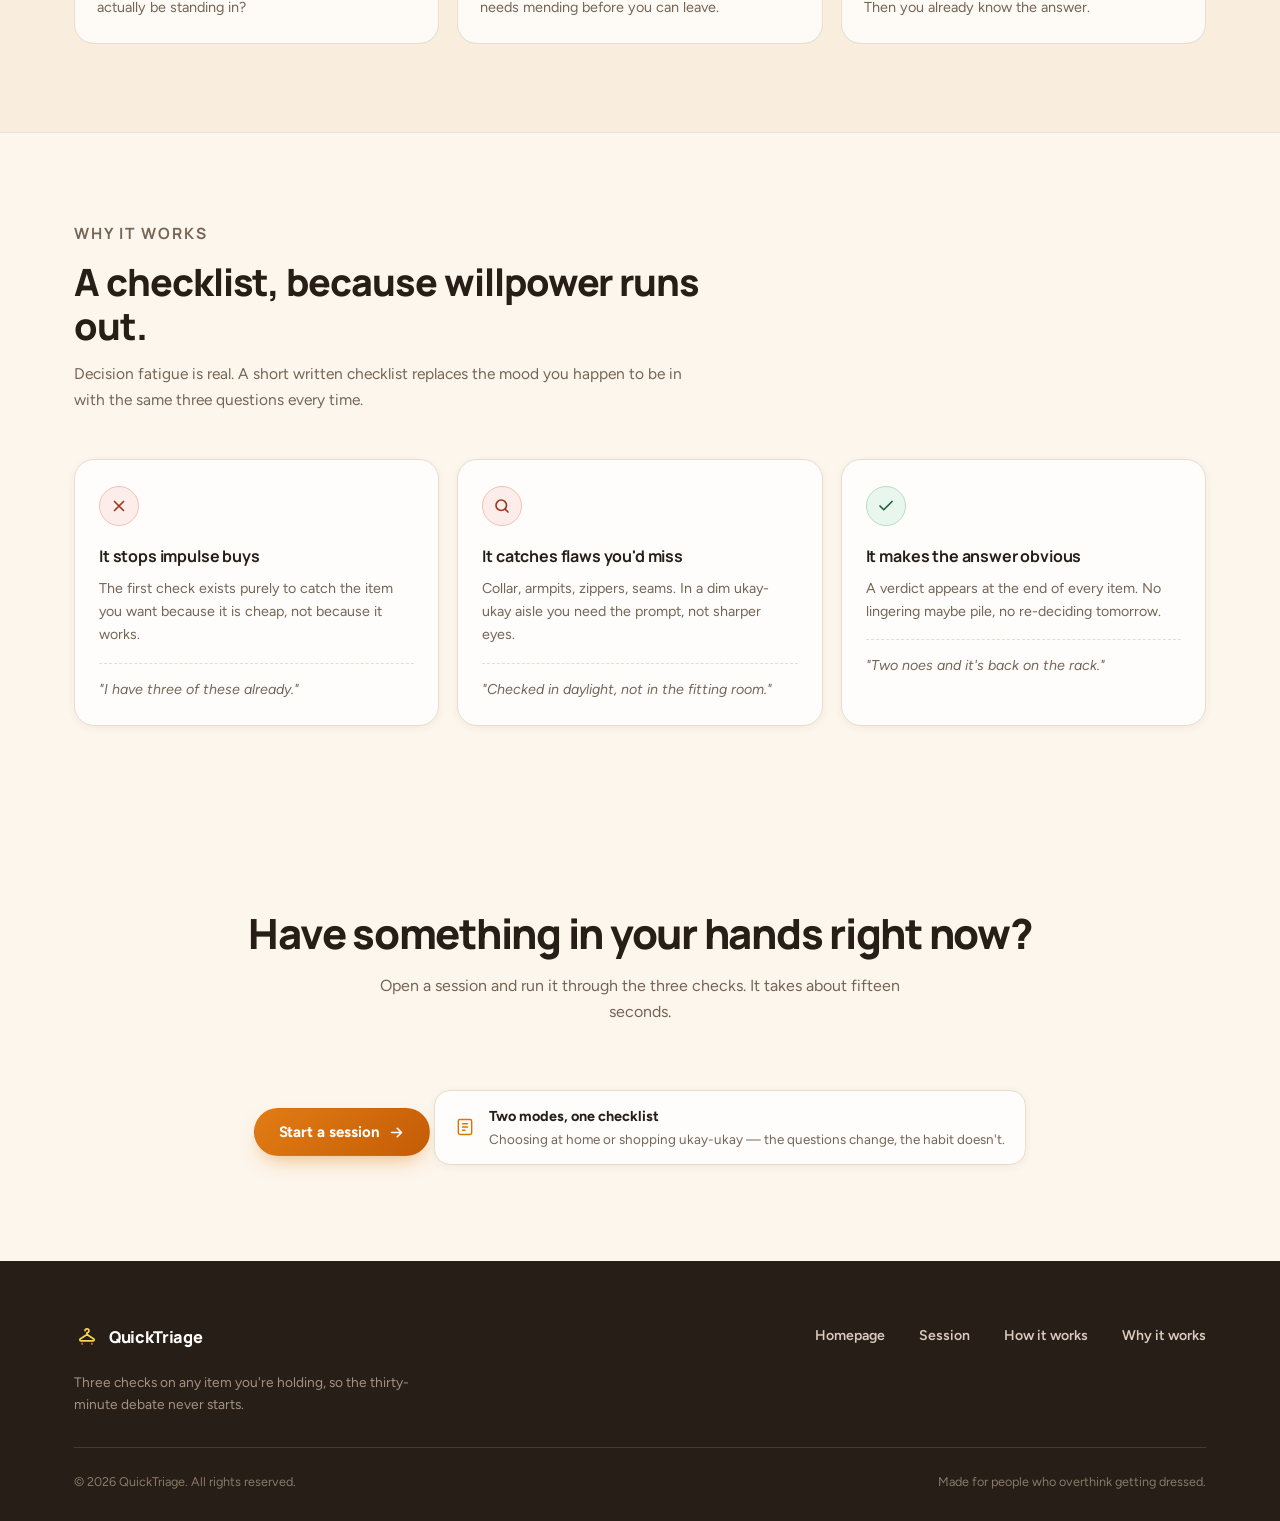
==== commit a9ebe389: "Restore pre-user-testing site pages" ====
--- a/index.html
+++ b/index.html
@@ -3,13 +3,13 @@
 <head>
   <meta charset="UTF-8">
   <meta name="viewport" content="width=device-width, initial-scale=1">
-  <title>QuickTriage: Simple help choosing what to wear</title>
-  <meta name="description" content="Choose an outfit or check used clothes with three simple questions about your plans, comfort, and whether the clothes are ready to wear.">
+  <title>QuickTriage — Thirty minutes of deciding, cut to three questions</title>
+  <meta name="description" content="QuickTriage runs any clothing item through three quick checks — plan, fit, and confidence — so you stop debating and start deciding. Built for choosing at home and shopping ukay-ukay.">
   <meta name="theme-color" content="#fdf6ec">
 
   <!-- Open Graph / social preview (edit these when you deploy) -->
-  <meta property="og:title" content="QuickTriage: Simple help choosing what to wear">
-  <meta property="og:description" content="Answer three simple questions to choose an outfit or check used clothes before you buy them.">
+  <meta property="og:title" content="QuickTriage — Three checks. One clear decision.">
+  <meta property="og:description" content="Stop the thirty-minute wardrobe debate. Three quick checks on any item you're holding.">
   <meta property="og:type" content="website">
 
   <link rel="preconnect" href="https://fonts.googleapis.com">
@@ -44,7 +44,7 @@
         <a href="#why-it-works">Why it works</a>
       </nav>
 
-      <a class="qt-btn qt-btn--primary qt-btn--sm" href="session.html">Check an item</a>
+      <a class="qt-btn qt-btn--primary qt-btn--sm" href="session.html">Start a session</a>
     </div>
   </header>
 
@@ -55,16 +55,16 @@
       <div class="qt-container qt-hero-grid">
 
         <div class="qt-hero-copy">
-          <p class="qt-kicker">A simple clothing guide</p>
-          <h1>Choose what to wear with three simple questions.</h1>
+          <p class="qt-kicker">The smart clothing checklist</p>
+          <h1>Thirty minutes of deciding, cut to three questions.</h1>
           <p class="qt-hero-lede">
-            Not sure what to wear, or whether to buy used clothes? Answer three questions
-            about your plans, comfort, and whether the clothes are ready to wear. QuickTriage gives you a clear suggestion.
+            QuickTriage runs any item you are holding through three fast checks — plan, fit,
+            and confidence. Fifteen seconds per item, and the debate is over before it starts.
           </p>
 
           <div class="qt-hero-actions">
             <a class="qt-btn qt-btn--primary" href="session.html">
-              Check an item
+              Start a session
               <svg class="qt-icon" viewBox="0 0 24 24" aria-hidden="true" focusable="false"><path d="M5 12h14"/><path d="m13 6 6 6-6 6"/></svg>
             </a>
             <a class="qt-textlink" href="#how-it-works">
@@ -76,11 +76,11 @@
           <ul class="qt-hero-meta">
             <li>
               <svg class="qt-icon" viewBox="0 0 24 24" aria-hidden="true" focusable="false"><path d="M20 6 9 17l-5-5"/></svg>
-              No account needed. Your answers are not saved.
+              No account, nothing saved
             </li>
             <li>
               <svg class="qt-icon" viewBox="0 0 24 24" aria-hidden="true" focusable="false"><path d="M20 6 9 17l-5-5"/></svg>
-              Works offline after it loads
+              Works offline once loaded
             </li>
           </ul>
         </div>
@@ -94,14 +94,14 @@
           -->
           <img class="qt-hero-img"
                src="assets/img/hero-placeholder.svg"
-               alt="Person looking through clothes on a rack"
+               alt="Illustration placeholder: a person browsing a rack of secondhand clothes"
                width="900" height="860" decoding="async">
 
           <span class="qt-hero-chip">
             <span class="qt-chip-dot">
               <svg class="qt-icon" viewBox="0 0 24 24" aria-hidden="true" focusable="false"><path d="M20 6 9 17l-5-5"/></svg>
             </span>
-            Yes to all three? Wear it.
+            All three checks passed — wear it
           </span>
         </figure>
 
@@ -112,11 +112,11 @@
     <section class="qt-band qt-band--sand" id="how-it-works">
       <div class="qt-container">
         <div class="qt-section-head">
-          <p class="qt-kicker">How to use it</p>
-          <h2>Answer three simple questions.</h2>
+          <p class="qt-kicker">How it works</p>
+          <h2>Three checks, in the order that kills a bad pick fastest.</h2>
           <p>
-            Think about your plans, how the clothes fit, and whether they are ready to wear.
-            If you are shopping, the questions help you decide whether an item is worth buying.
+            Each check is a yes-or-no question with a line of context. The order matters:
+            the cheapest dealbreakers come first, so you rarely need all three.
           </p>
         </div>
 
@@ -130,8 +130,8 @@
                 <path d="M12 7v5l3 2"/>
               </svg>
             </span>
-            <h3>Think about your day</h3>
-            <p>Will this outfit work for your plans and the weather today?</p>
+            <h3>Check the plan</h3>
+            <p>Does it fit today's schedule and the weather you'll actually be standing in?</p>
           </article>
 
           <article class="qt-step">
@@ -143,8 +143,8 @@
                 <path d="M9 7v4a3 3 0 0 0 6 0V7"/>
               </svg>
             </span>
-            <h3>Check the fit and look for damage</h3>
-            <p>Does it fit, feel comfortable, and have no damage?</p>
+            <h3>Check the fit and condition</h3>
+            <p>Right size, clean, ready to wear — nothing that needs mending before you can leave.</p>
           </article>
 
           <article class="qt-step">
@@ -154,8 +154,8 @@
                 <path d="M12 20s-7-4.35-7-9a4 4 0 0 1 7-2.6A4 4 0 0 1 19 11c0 4.65-7 9-7 9Z"/>
               </svg>
             </span>
-            <h3>Think about comfort</h3>
-            <p>Will you feel good wearing it all day?</p>
+            <h3>Check the confidence</h3>
+            <p>Would you want to change out of it by lunchtime? Then you already know the answer.</p>
           </article>
 
         </div>
@@ -167,10 +167,10 @@
       <div class="qt-container">
         <div class="qt-section-head">
           <p class="qt-kicker">Why it works</p>
-          <h2>Simple questions can make choosing easier.</h2>
+          <h2>A checklist, because willpower runs out.</h2>
           <p>
-            Use the same questions each time. They can help you choose an outfit or avoid buying
-            clothes you will not wear.
+            Decision fatigue is real. A short written checklist replaces the mood you happen to be in
+            with the same three questions every time.
           </p>
         </div>
 
@@ -180,27 +180,27 @@
             <span class="qt-check-icon">
               <svg class="qt-icon" viewBox="0 0 24 24" aria-hidden="true" focusable="false"><path d="M18 6 6 18"/><path d="m6 6 12 12"/></svg>
             </span>
-            <h3>Choose for your plans</h3>
-            <p>Pick clothes that suit what you will do today.</p>
-            <p class="qt-check-quote">"Will I wear this today?"</p>
+            <h3>It stops impulse buys</h3>
+            <p>The first check exists purely to catch the item you want because it is cheap, not because it works.</p>
+            <p class="qt-check-quote">"I have three of these already."</p>
           </article>
 
           <article class="qt-check-card">
             <span class="qt-check-icon">
               <svg class="qt-icon" viewBox="0 0 24 24" aria-hidden="true" focusable="false"><circle cx="11" cy="11" r="7"/><path d="m20 20-3.5-3.5"/></svg>
             </span>
-            <h3>Check before you buy</h3>
-            <p>Look for damage and make sure the item is ready to wear.</p>
-            <p class="qt-check-quote">"Are the buttons and seams okay?"</p>
+            <h3>It catches flaws you'd miss</h3>
+            <p>Collar, armpits, zippers, seams. In a dim ukay-ukay aisle you need the prompt, not sharper eyes.</p>
+            <p class="qt-check-quote">"Checked in daylight, not in the fitting room."</p>
           </article>
 
           <article class="qt-check-card">
             <span class="qt-check-icon qt-check-icon--pass">
               <svg class="qt-icon" viewBox="0 0 24 24" aria-hidden="true" focusable="false"><path d="M20 6 9 17l-5-5"/></svg>
             </span>
-            <h3>Get a clear suggestion</h3>
-            <p>See which checks passed and what to do next.</p>
-            <p class="qt-check-quote">"Does this go with what I own?"</p>
+            <h3>It makes the answer obvious</h3>
+            <p>A verdict appears at the end of every item. No lingering maybe pile, no re-deciding tomorrow.</p>
+            <p class="qt-check-quote">"Two noes and it's back on the rack."</p>
           </article>
 
         </div>
@@ -210,10 +210,10 @@
     <!-- ================= CLOSING CTA ================= -->
     <section class="qt-cta" id="start-a-session">
       <div class="qt-container">
-        <h2>Ready to choose?</h2>
-        <p>Check an outfit or used clothes with three simple questions.</p>
+        <h2>Have something in your hands right now?</h2>
+        <p>Open a session and run it through the three checks. It takes about fifteen seconds.</p>
         <a class="qt-btn qt-btn--primary" href="session.html">
-          Check an item
+          Start a session
           <svg class="qt-icon" viewBox="0 0 24 24" aria-hidden="true" focusable="false"><path d="M5 12h14"/><path d="m13 6 6 6-6 6"/></svg>
         </a>
 
@@ -223,8 +223,8 @@
             <path d="M9 8h6M9 12h6M9 16h3"/>
           </svg>
           <span>
-            <strong>Use it at home or while shopping</strong>
-            Choose an outfit from your closet or check used clothes before you buy them.
+            <strong>Two modes, one checklist</strong>
+            Choosing at home or shopping ukay-ukay — the questions change, the habit doesn't.
           </span>
         </div>
       </div>
@@ -249,13 +249,13 @@
             <span>QuickTriage</span>
           </a>
           <p class="qt-footer-blurb">
-            Three simple questions to help you choose what to wear.
+            Three checks on any item you're holding, so the thirty-minute debate never starts.
           </p>
         </div>
 
         <nav class="qt-footer-links" aria-label="Footer">
           <a href="index.html">Homepage</a>
-          <a href="session.html">Check an item</a>
+          <a href="session.html">Session</a>
           <a href="#how-it-works">How it works</a>
           <a href="#why-it-works">Why it works</a>
         </nav>
@@ -263,7 +263,7 @@
 
       <div class="qt-footer-bottom">
         <span>&copy; <span id="qt-year">2026</span> QuickTriage. All rights reserved.</span>
-        <span>Simple help choosing what to wear.</span>
+        <span>Made for people who overthink getting dressed.</span>
       </div>
     </div>
   </footer>
